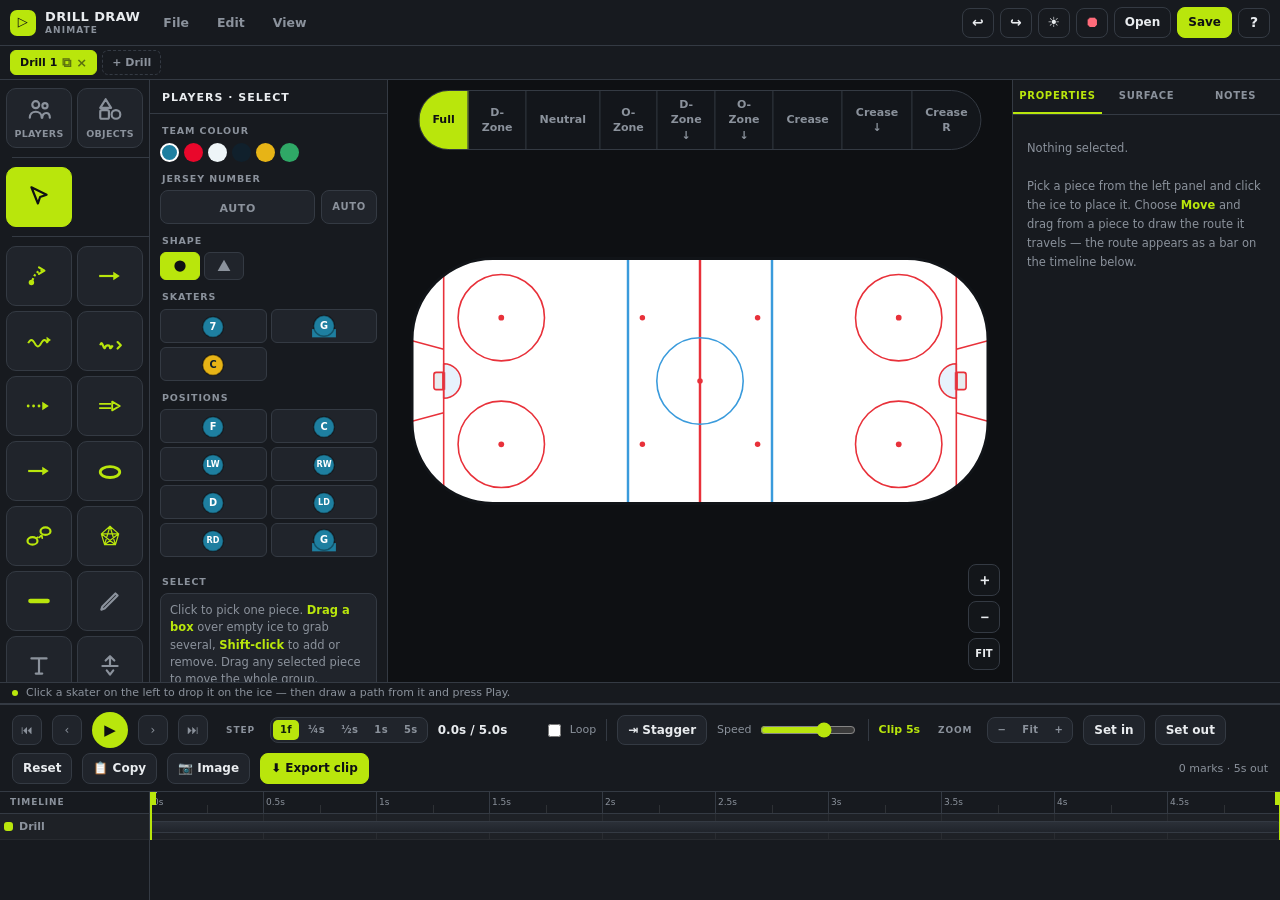
==== animate.html @ 5fca2a3a "﻿Curves and Ends of curves, built like the reference Seven line styles - straight, curved, dashed, d" ====
<!doctype html>
<meta charset="utf-8">
<meta name="viewport" content="width=device-width, initial-scale=1, maximum-scale=1, user-scalable=no">
<title>JM Drill Draw — Animate</title>
<link rel="icon" href="data:image/svg+xml,<svg xmlns='http://www.w3.org/2000/svg' viewBox='0 0 100 100'><rect width='100' height='100' rx='20' fill='%230E1013'/><path d='M32 26v48l38-24z' fill='%23B9E60C'/></svg>">
<link rel="stylesheet" href="animate.css?v=1093757-202609031958">

<div class="kd-app">

  <!-- ============ TOP BAR ============ -->
  <div class="kd-top">
    <div class="brand"><span class="mark">&#9655;</span><div>DRILL&nbsp;DRAW<small>ANIMATE</small></div></div>

    <div class="kd-menu" data-menu>
      <button type="button">File</button>
      <div class="kd-drop">
        <button type="button" id="mFileNew">&#10006;&nbsp; Clear this drill</button>
        <button type="button" id="mFileOpen">&#128194;&nbsp; Open drill&hellip;</button>
        <button type="button" id="mFileAdd">&#10133;&nbsp; Add drill from file&hellip;</button>
        <button type="button" id="mFileSave">&#128190;&nbsp; Save drill&hellip;</button>
        <hr>
        <button type="button" id="mFileVideo">&#127909;&nbsp; Open video&hellip;</button>
        <button type="button" id="mFileVideoOff">&#9723;&nbsp; Remove video</button>
        <hr>
        <button type="button" id="mFileJpg">&#128247;&nbsp; Save this frame as a picture (JPG)</button>
        <button type="button" id="mFileRec">&#9210;&nbsp; Record the animation (WebM)</button>
        <button type="button" id="mFilePrint">&#128424;&nbsp; Print, or save as PDF&hellip;</button>
        <hr>
        <button type="button" id="mFileDemo">&#9654;&nbsp; Load demo drill</button>
      </div>
    </div>

    <div class="kd-menu" data-menu>
      <button type="button">Edit</button>
      <div class="kd-drop">
        <button type="button" id="mEditUndo">&#8617;&nbsp; Undo <span style="margin-left:auto;color:var(--muted)">Ctrl Z</span></button>
        <button type="button" id="mEditRedo">&#8618;&nbsp; Redo <span style="margin-left:auto;color:var(--muted)">Ctrl Y</span></button>
        <hr>
        <button type="button" id="mEditStagger">&#8677;&nbsp; Stagger start times</button>
        <button type="button" id="mEditClear">&#10006;&nbsp; Clear this drill</button>
      </div>
    </div>

    <div class="kd-menu" data-menu>
      <button type="button">View</button>
      <div class="kd-drop">
        <button type="button" id="mViewFit">&#9635;&nbsp; Fit to view</button>
        <button type="button" id="mViewIn">&#65291;&nbsp; Zoom in</button>
        <button type="button" id="mViewOut">&#65293;&nbsp; Zoom out</button>
        <hr>
        <button type="button" id="mViewTheme">&#9728;&nbsp; Light / dark</button>
        <button type="button" id="mViewImg">&#65291;&nbsp; Insert image&hellip;</button>
      </div>
    </div>

    <div class="kd-spacer"></div>

    <button class="tbtn ghost kd-ico" id="undoBtn" title="Undo (Ctrl+Z)">&#8617;</button>
    <button class="tbtn ghost kd-ico" id="redoBtn" title="Redo (Ctrl+Y)">&#8618;</button>
    <button class="tbtn ghost kd-ico" id="darkIceBtn" title="Light / dark">&#9728;</button>
    <button class="tbtn ghost kd-ico kd-rec" id="recBtn" title="Record canvas to WebM">&#9210;</button>
    <button class="tbtn ghost" id="importBtn">Open</button>
    <button class="tbtn accent" id="exportBtn">Save</button>
    <button class="tbtn ghost kd-ico" id="helpBtn" title="Help">?</button>

    <!-- kept for the engine; reachable from the File / Edit menus -->
    <div class="kd-hidden">
      <button id="printBtn"></button>
      <button id="demoBtn"></button>
      <button id="imgBtn"></button>
      <button id="imgExportBtn"></button>
      <button id="clearBtn"></button>
      <button id="addDrillBtn"></button>
    </div>
    <input type="file" id="imgFile" accept="image/*" hidden>
    <input type="file" id="jsonFile" accept="application/json,.json" hidden>
    <input type="file" id="logoFile" accept="image/*" hidden>
    <input type="file" id="refFile" accept="image/*" hidden>
    <input type="file" id="vidFile" accept="video/*" hidden>
  </div>

  <!-- ============ SCENE TABS ============ -->
  <div class="scenebar" id="scenebar"></div>

  <!-- ============ MAIN ============ -->
  <div class="kd-main">

    <!-- tool rail (engine fills #tools; animate-ui.js prepends Players/Objects) -->
    <div class="kd-rail">
      <div class="toolgrid" id="tools"></div>
    </div>

    <!-- contextual panel -->
    <div class="kd-panel">
      <div class="kd-phead" id="kdPanelTitle">Select</div>

      <div class="kd-sec" data-sec="players">
        <div class="kd-lbl">Team colour</div>
        <div class="swatchrow" id="swatches"></div>
        <div class="kd-lbl">Jersey number</div>
        <div class="kd-numrow">
          <input type="text" id="playerNum" maxlength="3" placeholder="auto" autocomplete="off"
                 title="Type the number you want, then click the ice. Leave it empty to number them 1, 2, 3…">
          <button type="button" id="playerNumAuto" title="Back to automatic numbering">Auto</button>
        </div>
        <div class="kd-lbl">Shape</div>
        <div class="kd-holds" id="playerShapes"></div>

        <div class="kd-lbl">Skaters</div>
        <div class="pieces player-grid" id="skaters"></div>
        <div class="kd-lbl">Positions</div>
        <div class="pieces player-grid" id="positions"></div>
      </div>

      <div class="kd-sec" data-sec="objects">
        <div class="kd-lbl">Equipment</div>
        <div class="pieces three-col" id="equip"></div>
      </div>

      <div class="kd-sec" data-sec="tool">
        <div class="kd-lbl" id="kdToolName">Tool</div>
        <div class="kd-tip" id="kdToolTip"></div>
      </div>

      <div class="kd-pfoot">
        <div class="kd-edithead" id="editHead">New marks</div>
        <div class="kd-lbl" style="margin-top:0">Colour</div>
        <div class="kd-cwrap">
          <div class="kd-cnow"><span class="kd-cbig" id="colourChip"></span><span class="kd-cname" id="colourName">Black</span></div>
          <div class="kd-sublbl" id="recentLbl">Last colours</div>
          <div class="kd-cgrid recent" id="recentColours"></div>
          <div class="kd-sublbl">Palette</div>
          <div class="kd-cgrid" id="colourMenu"></div>
        </div>

        <!-- Line and end are two separate choices, the way DrillChange splits
             "Curves" from "Ends of curves". Either row set to Tool means "use
             whatever this tool normally does". -->
        <div class="kd-lbl">Line</div>
        <div class="kd-holds" id="lineStyles"></div>

        <div class="kd-lbl">End of line</div>
        <div class="kd-holds" id="endStyles"></div>

        <div class="kd-lbl">Mark weight</div>
        <div class="kd-wrow">
          <input type="range" id="markWeight" min="1" max="8" step="0.5" value="1.5">
          <span class="kd-wpreview"><i id="markWPrev"></i></span>
        </div>

        <div class="kd-lbl">Opacity</div>
        <div class="kd-wrow">
          <input type="range" id="markOpacity" min="15" max="100" step="5" value="100">
          <span class="kd-opval" id="markOpVal">100%</span>
        </div>

        <div class="kd-lbl">While the mark is up</div>
        <div class="kd-modes" id="markModes">
          <button type="button" data-freeze="0" class="on">&#9654; Clip plays on</button>
          <button type="button" data-freeze="1">&#9208; Clip pauses</button>
        </div>
        <input type="checkbox" id="markFreezeChk" class="kd-hidden">

        <div class="kd-lbl" id="holdLbl">Mark stays up for</div>
        <div class="kd-holds" id="markHolds">
          <button type="button" data-hold="1000">1s</button>
          <button type="button" data-hold="2000">2s</button>
          <button type="button" data-hold="3000">3s</button>
          <button type="button" data-hold="5000">5s</button>
          <button type="button" data-hold="" class="on">Rest</button>
        </div>

        <!-- engine-built swatches: kept for app.js, superseded by the dropdown -->
        <div class="swatchrow kd-hidden" id="objcolors"></div>
      </div>
    </div>

    <!-- stage -->
    <div class="stage">
      <canvas id="cv"></canvas>
      <div class="kd-viewpill"><div class="seg" id="viewSeg"></div></div>
      <div class="zoomctl">
        <button id="zin" title="Zoom in">&#65291;</button>
        <button id="zout" title="Zoom out">&#65293;</button>
        <button id="zfit" title="Fit view" style="font-size:10px;font-weight:800">FIT</button>
      </div>
    </div>

    <!-- right panel -->
    <div class="kd-right">
      <div class="kd-rtabs">
        <button type="button" class="on" data-rtab="props">Properties</button>
        <button type="button" data-rtab="scene">Surface</button>
        <button type="button" data-rtab="notes">Notes</button>
      </div>
      <div class="kd-rbody">

        <div class="kd-rtab on" data-rtab="props">
          <div class="inspect" id="inspect">
            <div class="title"><span id="inspTitle">Selection</span><button type="button" id="inspClose">&times;</button></div>
            <div id="inspBody"></div>
          </div>
          <div class="kd-empty">
            Nothing selected.<br><br>
            Pick a piece from the left panel and click the ice to place it. Choose <b style="color:var(--accent)">Move</b>
            and drag from a piece to draw the route it travels &mdash; the route appears as a bar on the timeline below.
          </div>
        </div>

        <div class="kd-rtab" data-rtab="scene">
          <div class="kd-vid">
            <div class="kd-vid-name" id="vidName">No clip loaded</div>
            <div class="kd-vid-meta" id="vidMeta">MP4 (H.264) or WebM</div>
            <div class="row2" style="margin-top:8px">
              <button class="tbtn" id="vidOpen">Load video&hellip;</button>
              <button class="tbtn" id="vidRemove">Remove</button>
            </div>
            <label class="tchk" style="margin-top:8px"><input type="checkbox" id="vidMute"> Mute audio</label>
          </div>

          <div class="kd-field">
            <label>Surface</label>
            <label class="kd-lbl" style="margin-top:0">Sheet size</label>
            <select id="rinkSizeSel" class="kd-sel"></select>
            <select id="rinkSel" class="kd-sel">
              <option value="video">Video clip</option>
              <option value="full">Full sheet</option>
              <option value="half">Half sheet</option>
              <option value="halves">Two half sheets</option>
              <option value="twofull">Two full sheets</option>
              <option value="field">Grass field</option>
              <option value="iceplex">KCI Iceplex</option>
            </select>
          </div>
          <div class="kd-field">
            <label style="display:flex;align-items:center;gap:7px;text-transform:none;font-size:12px;letter-spacing:0">
              <input type="checkbox" id="trapChk" checked style="accent-color:var(--accent)"> Show trapezoid
            </label>
          </div>
          <div class="kd-field">
            <label>Centre logo</label>
            <select id="logoSel" class="kd-sel">
              <option value="none">No logo</option>
              <option value="anchorage" selected>Anchorage Academy</option>
              <option value="krakenS">Seattle Kraken</option>
              <option value="youthS">Kraken (mono)</option>
              <option value="anchorLight">Anchor (ice)</option>
              <option value="anchorNavy">Anchor (navy)</option>
              <option value="upload">Upload&hellip;</option>
            </select>
          </div>
          <div class="kd-field">
            <label>Reference underlay</label>
            <select id="refSel" class="kd-sel">
              <option value="">None</option>
              <option value="stations">10U Stealth (stations)</option>
              <option value="swing">Figure-8 swing</option>
              <option value="flow">Flow / regroup</option>
              <option value="cones">Cone weave</option>
              <option value="uploadref">Upload&hellip;</option>
            </select>
          </div>
        </div>

        <div class="kd-rtab" data-rtab="notes">
          <div class="kd-field">
            <label>Drill notes</label>
            <textarea id="drillNotes" class="kd-note" rows="6" placeholder="What the drill teaches, coaching points&hellip;"></textarea>
          </div>
          <div class="kd-field">
            <label>Equipment</label>
            <textarea id="equipNotes" class="kd-note" rows="4" placeholder="e.g. 6 big nets, 20 pads, pucks, pinnies&hellip;"></textarea>
          </div>
        </div>

      </div>
    </div>
  </div>

  <!-- ============ STATUS BAR ============ -->
  <div class="kd-status"><span class="dot"></span><span class="hint" id="hint"></span></div>

  <!-- ============ TIMELINE ============ -->
  <div class="kd-timeline">
    <div class="kd-transport">
      <button class="kd-tp" id="kdToStart" title="Go to start">&#9198;</button>
      <button class="kd-tp" id="kdPrevF" title="Back one frame (&larr;)">&#8249;</button>
      <button class="play" id="playBtn" title="Play / pause (Space)">&#9654;</button>
      <button class="kd-tp" id="kdNextF" title="Forward one frame (&rarr;)">&#8250;</button>
      <button class="kd-tp" id="kdToEnd" title="Go to end">&#9197;</button>
      <span class="kd-tlbl">Step</span>
      <div class="kd-steps" id="kdStepSize" title="How far the &#8249; &#8250; buttons and the arrow keys jump">
        <button type="button" data-ms="0" class="on">1f</button>
        <button type="button" data-ms="250">&frac14;s</button>
        <button type="button" data-ms="500">&frac12;s</button>
        <button type="button" data-ms="1000">1s</button>
        <button type="button" data-ms="5000">5s</button>
      </div>
      <span class="time" id="timeLbl">0.0s / 5.0s</span>
      <label class="tchk"><input type="checkbox" id="loopChk"> Loop</label>
      <div class="kd-tsep"></div>
      <button class="tbtn" id="staggerBtn" title="Space out start times so pieces move one after another">&#8677; Stagger</button>
      <label class="tchk" id="kdSpeedWrap">Speed <input type="range" id="speed" min="2" max="12" step="0.5" value="9"></label>
      <input type="range" id="scrubber" min="0" max="1000" value="0" class="kd-hidden">
      <div class="kd-tsep"></div>
      <span class="kd-selinfo" id="kdSelInfo">Clip 0.0s</span>
      <span class="kd-tlbl">Zoom</span>
      <div class="kd-steps" id="kdZoom" title="Zoom the timeline. Ctrl+wheel over it zooms around the pointer; Shift+wheel scrolls.">
        <button type="button" data-z="out" title="Zoom out">&minus;</button>
        <button type="button" data-z="fit" title="Show the whole clip">Fit</button>
        <button type="button" data-z="in" title="Zoom in">+</button>
      </div>
      <button class="tbtn" id="kdMarkIn" title="Set the start of the clip at the playhead (I)">Set in</button>
      <button class="tbtn" id="kdMarkOut" title="Set the end of the clip at the playhead (O)">Set out</button>
      <button class="tbtn" id="kdSelAll" title="Reset the in/out points to the whole timeline">Reset</button>
      <button class="tbtn" id="kdCopy" title="Copy the picture to the clipboard, ready to paste into another program">&#128203; Copy</button>
      <button class="tbtn" id="kdImage" title="Save a picture: a drill board as a see-through PNG cropped to the boards, a clip frame as a JPG">&#128247; Image</button>
      <button class="tbtn accent" id="kdExport" title="Export the trimmed window as a video (MP4) with your marks burned in">&#11015; Export clip</button>
      <span class="kd-tinfo" id="kdTrackInfo">0 tracks</span>
    </div>

    <div class="kd-tl">
      <div class="kd-names">
        <div class="kd-names-head">Timeline</div>
        <div class="kd-names-list" id="kdNames"></div>
      </div>
      <div class="kd-grid" id="kdGrid">
        <div class="kd-ruler" id="kdRuler"></div>
        <div class="kd-tracks" id="kdTracks"></div>
        <div class="kd-shade" id="kdShadeL"></div>
        <div class="kd-shade" id="kdShadeR"></div>
        <div class="kd-trim in" id="kdIn" title="Drag to set the start of the clip"></div>
        <div class="kd-trim out" id="kdOut" title="Drag to set the end of the clip"></div>
        <div class="kd-playhead" id="kdPlayhead"></div>
      </div>
    </div>
  </div>
</div>

<div class="toast" id="toast"></div>

<!-- SAVE DRILL MODAL -->
<div class="modal" id="saveModal">
  <div class="card" style="max-width:380px">
    <h2 style="font-size:16px;margin-bottom:12px">Save Drill</h2>
    <div class="field">
      <label>Drill name</label>
      <input type="text" id="drillNameInput" placeholder="e.g. 2v1 Breakout" maxlength="80" style="font-size:14px">
    </div>
    <!-- Was "File will download - save it to your Drills folder", which describes
         the FALLBACK path. Chrome opens a folder picker and writes straight
         there, so the old label described something that does not happen and hid
         the fact that you get to choose. Same fix in index.html. -->
    <p style="font-size:11px;color:var(--muted);margin:8px 0">You pick the folder &mdash; the browser remembers it for next time.</p>
    <div style="display:flex;gap:8px;margin-top:14px;justify-content:flex-end">
      <button class="tbtn ghost" id="saveModalCancel">Cancel</button>
      <button class="tbtn accent" id="saveModalConfirm">Choose folder &amp; save</button>
    </div>
  </div>
</div>

<!-- HELP -->
<div class="modal" id="modal">
  <div class="card">
    <h2>Drill Draw Animate &mdash; quick start</h2>
    <p>A whiteboard that <b>moves</b>. Drop pieces on the ice, draw where they travel, press play.</p>

    <h3>The layout</h3>
    <ol>
      <li><b>Tool rail</b> (far left) picks what you are doing. The <b>panel next to it</b> changes to match.</li>
      <li><b>Properties</b> on the right edits whatever is selected; <b>Surface</b> sets the rink; <b>Notes</b> holds coaching points and equipment.</li>
      <li>The <b>timeline</b> along the bottom shows one bar per moving piece.</li>
    </ol>

    <h3>Marking up video</h3>
    <ol>
      <li><b>File &#9656; Open video&hellip;</b> and pick an MP4 or WebM off your machine. Nothing uploads &mdash; the clip stays on your computer.</li>
      <li>The clip becomes the surface, and the timeline becomes the clip's length. <b>Drag the playhead</b> to scrub to the moment you want.</li>
      <li>Draw on it with any tool &mdash; arrows, circles, pen, labels. Marks sit still on a paused frame.</li>
      <li>To make a marker <b>follow a player</b>, drop a piece on them, then use <b>Move</b> to draw the route they take. Its bar on the timeline is in clip seconds, so you can line it up with exactly when the play happens.</li>
      <li><b>File &#9656; Remove video</b> puts you back on the rink.</li>
    </ol>
    <p class="mini">The clip is not saved inside the drill file &mdash; a saved drill stores your marks, not the footage. Re-open the video and it lines back up.</p>

    <h3>Make a piece move</h3>
    <ol>
      <li>Click <b>Players</b> in the rail, pick a skater, then click the ice to place it.</li>
      <li>Pick the <b>Move</b> tool and <b>drag from that piece</b> to draw where it travels.</li>
      <li>Press <b>Play</b>. The piece glides along the lane.</li>
      <li>A green bar appears on the timeline. <b>Drag the bar</b> to change when it starts; <b>drag its right edge</b> to change how long it takes. Or hit <b>&#8677; Stagger</b> to space everything out automatically.</li>
    </ol>
    <p class="mini">The <b>Skate</b>, <b>Pass</b>, <b>Shot</b>, <b>Arrow</b> and <b>Pen</b> tools draw diagram lines only &mdash; they never move anything. Use <b>Move</b> for animation.</p>

    <h3>Carry &amp; pass a puck</h3>
    <ol>
      <li>Give your players their <b>Move</b> routes first.</li>
      <li>Select a <b>puck</b>. In Properties, <b>Set carrier</b> and click the player who starts with it.</li>
      <li><b>Add pass</b> and click the receiver. Each pass shows as a diamond keyframe on the puck's timeline track &mdash; drag it to retime the pass.</li>
    </ol>

    <h3>Keep your work</h3>
    <p><b>Save</b> downloads the drill as a file; <b>Open</b> loads it back. <kbd>Space</kbd> play, <kbd>Esc</kbd> deselect, <kbd>Ctrl/&#8984; Z</kbd> undo.</p>

    <div class="closerow"><button class="tbtn accent" id="helpClose">Got it</button></div>
  </div>
</div>

<script src="app.js?v=1093757-202609031958"></script>
<script src="animate-ui.js?v=1093757-202609031958"></script>
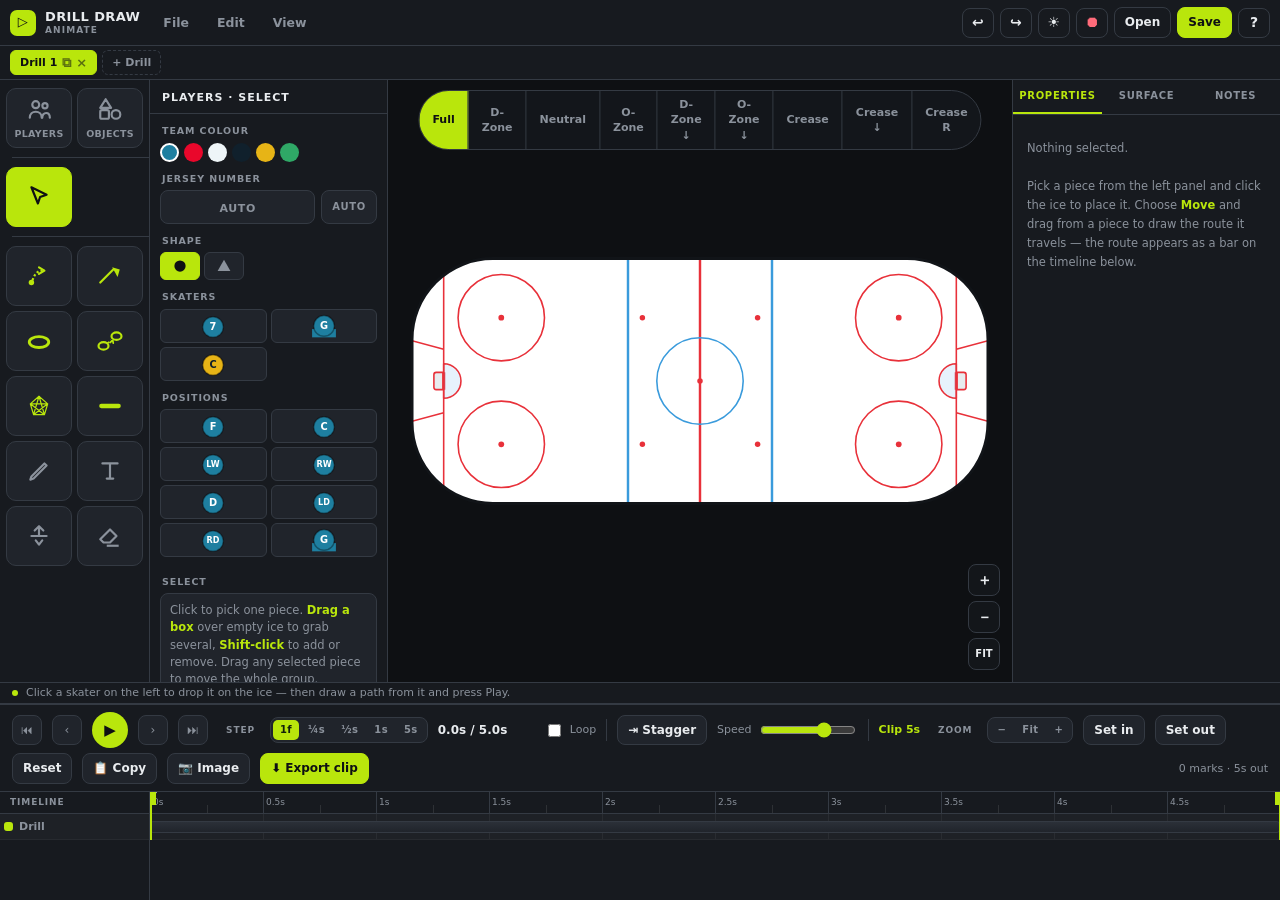
==== commit 611ef915: "﻿One Line tool, and the shot head is a V SIX BUTTONS OUT OF THE RAIL. Skate, Puck, Back, Pass, Shot " ====
--- a/animate.html
+++ b/animate.html
@@ -3,7 +3,7 @@
 <meta name="viewport" content="width=device-width, initial-scale=1, maximum-scale=1, user-scalable=no">
 <title>JM Drill Draw — Animate</title>
 <link rel="icon" href="data:image/svg+xml,<svg xmlns='http://www.w3.org/2000/svg' viewBox='0 0 100 100'><rect width='100' height='100' rx='20' fill='%230E1013'/><path d='M32 26v48l38-24z' fill='%23B9E60C'/></svg>">
-<link rel="stylesheet" href="animate.css?v=1093757-202609031958">
+<link rel="stylesheet" href="animate.css?v=5fca2a3-202609032021">
 
 <div class="kd-app">
 
@@ -405,5 +405,5 @@
   </div>
 </div>
 
-<script src="app.js?v=1093757-202609031958"></script>
-<script src="animate-ui.js?v=1093757-202609031958"></script>
+<script src="app.js?v=5fca2a3-202609032021"></script>
+<script src="animate-ui.js?v=5fca2a3-202609032021"></script>
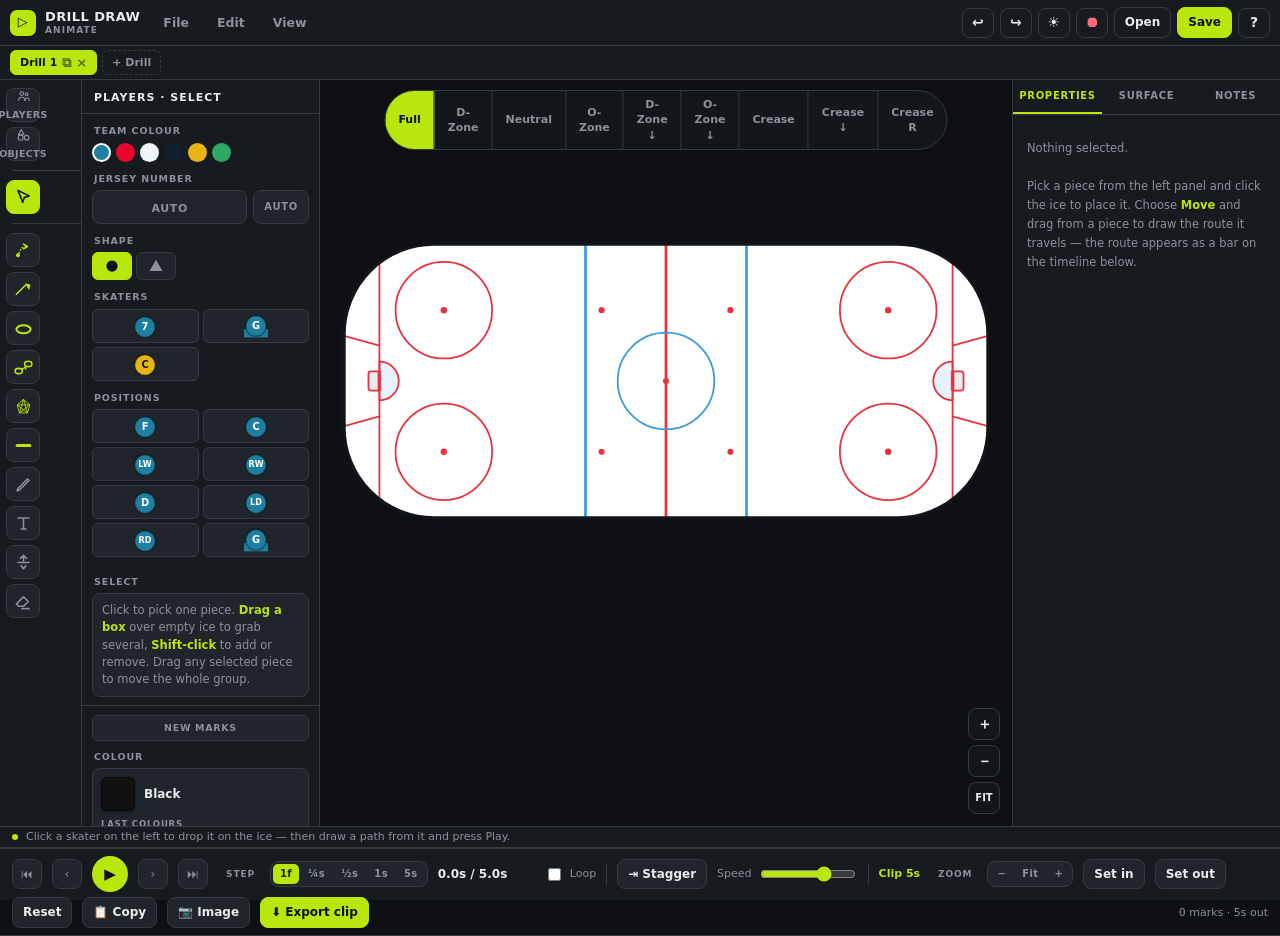
==== commit e7ebd22a: "﻿Give the ice the room: chrome that follows the mode This app is a hybrid - DrillChange when you are" ====
--- a/animate.html
+++ b/animate.html
@@ -3,7 +3,7 @@
 <meta name="viewport" content="width=device-width, initial-scale=1, maximum-scale=1, user-scalable=no">
 <title>JM Drill Draw — Animate</title>
 <link rel="icon" href="data:image/svg+xml,<svg xmlns='http://www.w3.org/2000/svg' viewBox='0 0 100 100'><rect width='100' height='100' rx='20' fill='%230E1013'/><path d='M32 26v48l38-24z' fill='%23B9E60C'/></svg>">
-<link rel="stylesheet" href="animate.css?v=5fca2a3-202609032021">
+<link rel="stylesheet" href="animate.css?v=611ef91-202609032243">
 
 <div class="kd-app">
 
@@ -405,5 +405,5 @@
   </div>
 </div>
 
-<script src="app.js?v=5fca2a3-202609032021"></script>
-<script src="animate-ui.js?v=5fca2a3-202609032021"></script>
+<script src="app.js?v=611ef91-202609032243"></script>
+<script src="animate-ui.js?v=611ef91-202609032243"></script>
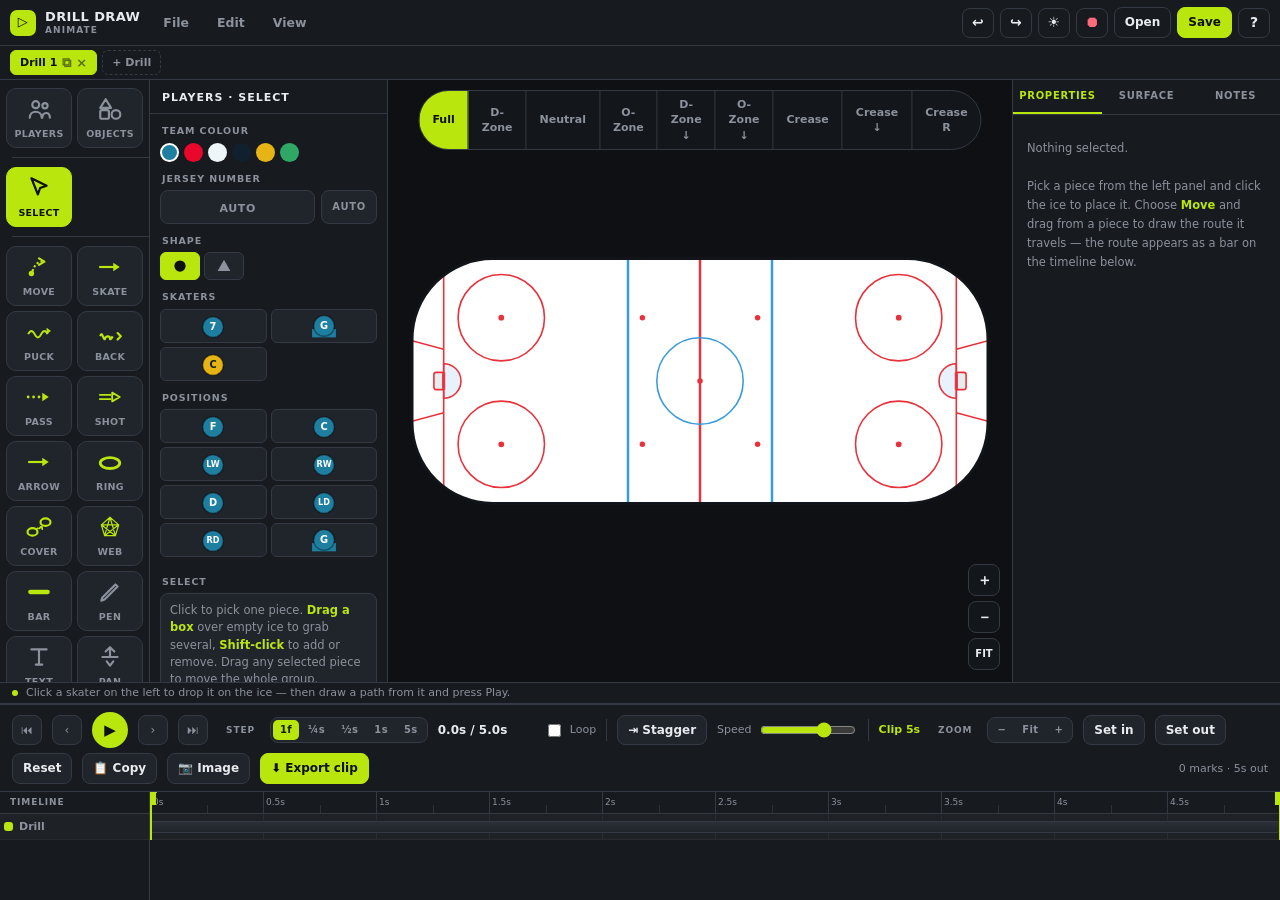
==== commit 56d5119c: "Put the line tools back on the rail Jay: "go back to a previous version, the layout of the lines suc" ====
--- a/animate.html
+++ b/animate.html
@@ -3,7 +3,7 @@
 <meta name="viewport" content="width=device-width, initial-scale=1, maximum-scale=1, user-scalable=no">
 <title>JM Drill Draw — Animate</title>
 <link rel="icon" href="data:image/svg+xml,<svg xmlns='http://www.w3.org/2000/svg' viewBox='0 0 100 100'><rect width='100' height='100' rx='20' fill='%230E1013'/><path d='M32 26v48l38-24z' fill='%23B9E60C'/></svg>">
-<link rel="stylesheet" href="animate.css?v=611ef91-202609032243">
+<link rel="stylesheet" href="animate.css?v=216e57e-202609031943">
 
 <div class="kd-app">
 
@@ -133,15 +133,6 @@
           <div class="kd-cgrid" id="colourMenu"></div>
         </div>
 
-        <!-- Line and end are two separate choices, the way DrillChange splits
-             "Curves" from "Ends of curves". Either row set to Tool means "use
-             whatever this tool normally does". -->
-        <div class="kd-lbl">Line</div>
-        <div class="kd-holds" id="lineStyles"></div>
-
-        <div class="kd-lbl">End of line</div>
-        <div class="kd-holds" id="endStyles"></div>
-
         <div class="kd-lbl">Mark weight</div>
         <div class="kd-wrow">
           <input type="range" id="markWeight" min="1" max="8" step="0.5" value="1.5">
@@ -405,5 +396,5 @@
   </div>
 </div>
 
-<script src="app.js?v=611ef91-202609032243"></script>
-<script src="animate-ui.js?v=611ef91-202609032243"></script>
+<script src="app.js?v=216e57e-202609031943"></script>
+<script src="animate-ui.js?v=216e57e-202609031943"></script>
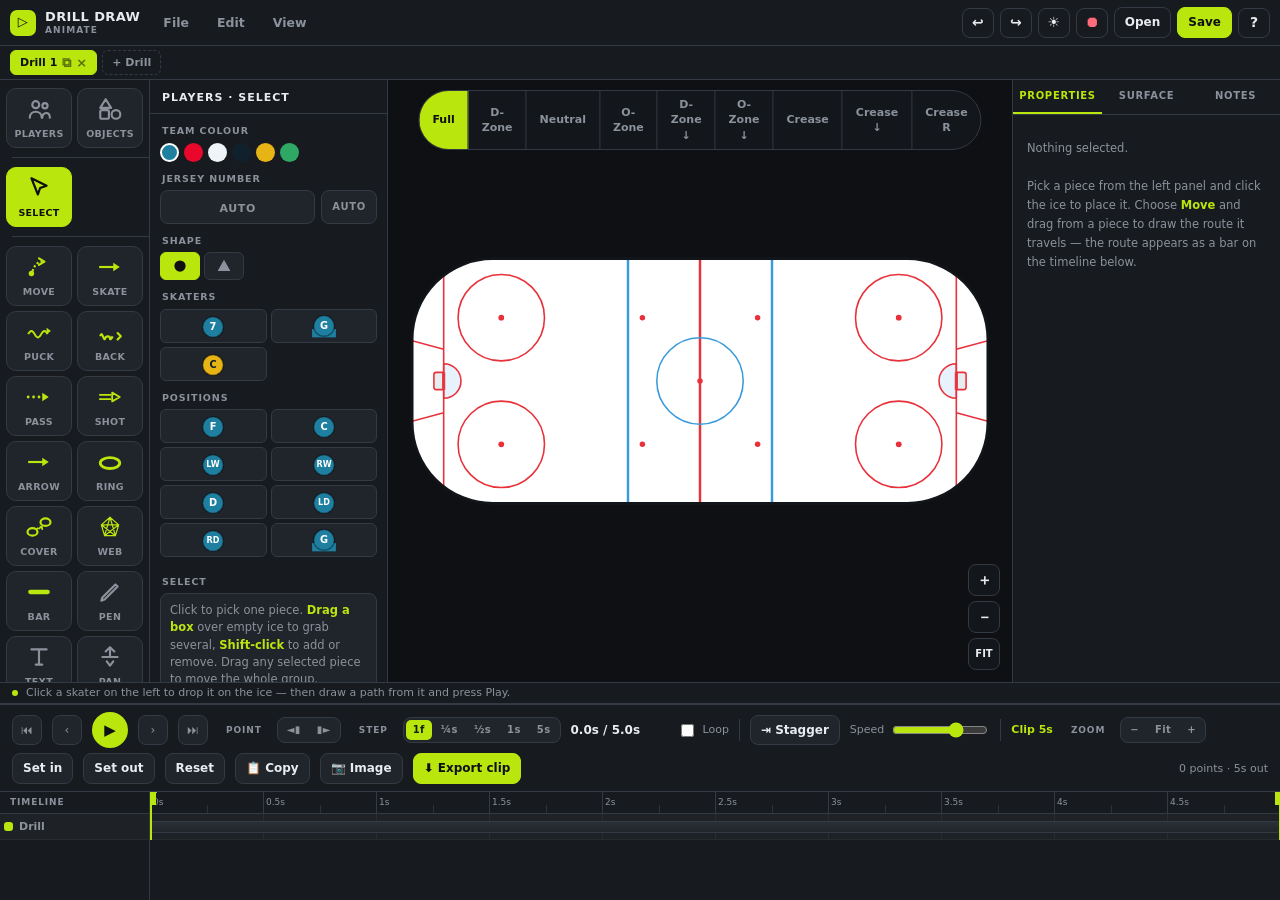
==== commit b8d59107: "Teaching points: ticks on the clip, jump between them, one row each KlipDraw keeps the whole clip in" ====
--- a/animate.html
+++ b/animate.html
@@ -279,6 +279,11 @@
       <button class="play" id="playBtn" title="Play / pause (Space)">&#9654;</button>
       <button class="kd-tp" id="kdNextF" title="Forward one frame (&rarr;)">&#8250;</button>
       <button class="kd-tp" id="kdToEnd" title="Go to end">&#9197;</button>
+      <span class="kd-tlbl">Point</span>
+      <div class="kd-steps" id="kdPoints" title="Jump to the previous / next teaching point (Shift+&larr; and Shift+&rarr; are frame steps; use [ and ])">
+        <button type="button" data-pt="prev" title="Previous teaching point ( [ )">&#9668;&#9646;</button>
+        <button type="button" data-pt="next" title="Next teaching point ( ] )">&#9646;&#9658;</button>
+      </div>
       <span class="kd-tlbl">Step</span>
       <div class="kd-steps" id="kdStepSize" title="How far the &#8249; &#8250; buttons and the arrow keys jump">
         <button type="button" data-ms="0" class="on">1f</button>
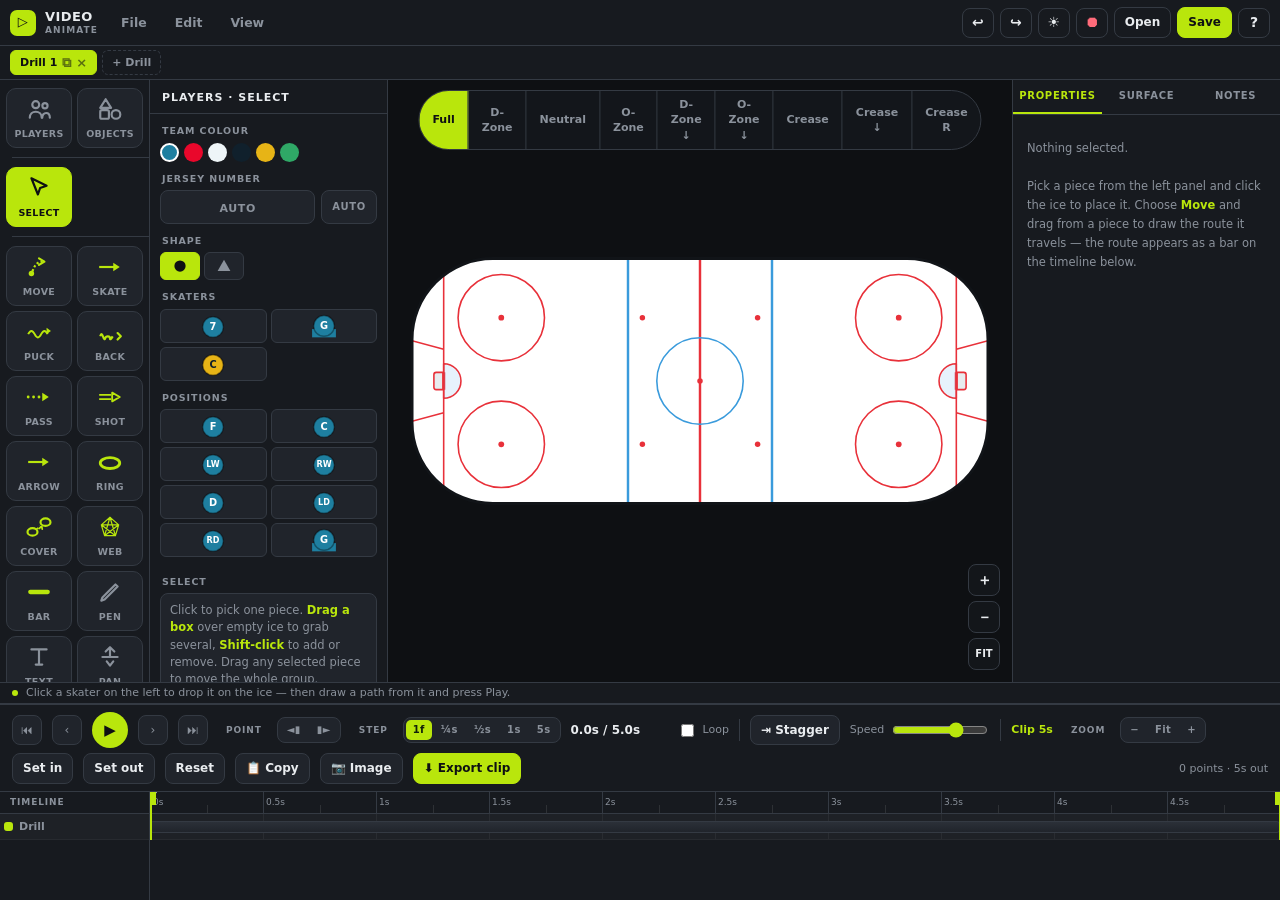
==== commit 99bbe8ac: "Name the pages for what they are: Drill Draw and Video Animate The drill board called itself Rink La" ====
--- a/animate.html
+++ b/animate.html
@@ -1,7 +1,7 @@
 <!doctype html>
 <meta charset="utf-8">
 <meta name="viewport" content="width=device-width, initial-scale=1, maximum-scale=1, user-scalable=no">
-<title>JM Drill Draw — Animate</title>
+<title>Video Animate</title>
 <link rel="icon" href="data:image/svg+xml,<svg xmlns='http://www.w3.org/2000/svg' viewBox='0 0 100 100'><rect width='100' height='100' rx='20' fill='%230E1013'/><path d='M32 26v48l38-24z' fill='%23B9E60C'/></svg>">
 <link rel="stylesheet" href="animate.css?v=216e57e-202609031943">
 
@@ -9,7 +9,7 @@
 
   <!-- ============ TOP BAR ============ -->
   <div class="kd-top">
-    <div class="brand"><span class="mark">&#9655;</span><div>DRILL&nbsp;DRAW<small>ANIMATE</small></div></div>
+    <div class="brand"><span class="mark">&#9655;</span><div>VIDEO<small>ANIMATE</small></div></div>
 
     <div class="kd-menu" data-menu>
       <button type="button">File</button>
@@ -358,7 +358,7 @@
 <!-- HELP -->
 <div class="modal" id="modal">
   <div class="card">
-    <h2>Drill Draw Animate &mdash; quick start</h2>
+    <h2>Video Animate &mdash; quick start</h2>
     <p>A whiteboard that <b>moves</b>. Drop pieces on the ice, draw where they travel, press play.</p>
 
     <h3>The layout</h3>
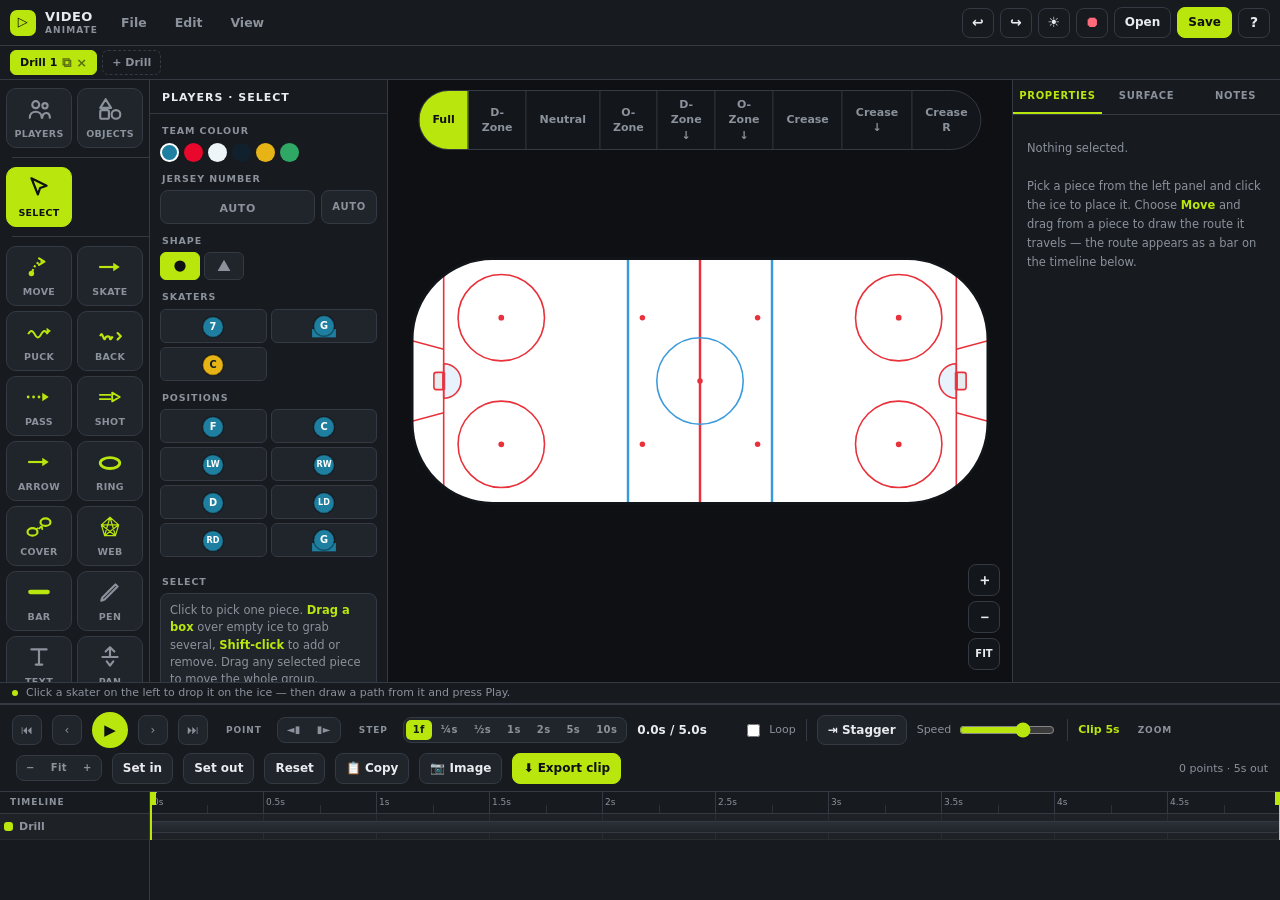
==== commit ca35bbba: "Arrow keys start at 2s on a clip, and add 2s and 10s steps The arrow keys have always stepped by wha" ====
--- a/animate.html
+++ b/animate.html
@@ -290,7 +290,9 @@
         <button type="button" data-ms="250">&frac14;s</button>
         <button type="button" data-ms="500">&frac12;s</button>
         <button type="button" data-ms="1000">1s</button>
+        <button type="button" data-ms="2000">2s</button>
         <button type="button" data-ms="5000">5s</button>
+        <button type="button" data-ms="10000">10s</button>
       </div>
       <span class="time" id="timeLbl">0.0s / 5.0s</span>
       <label class="tchk"><input type="checkbox" id="loopChk"> Loop</label>
